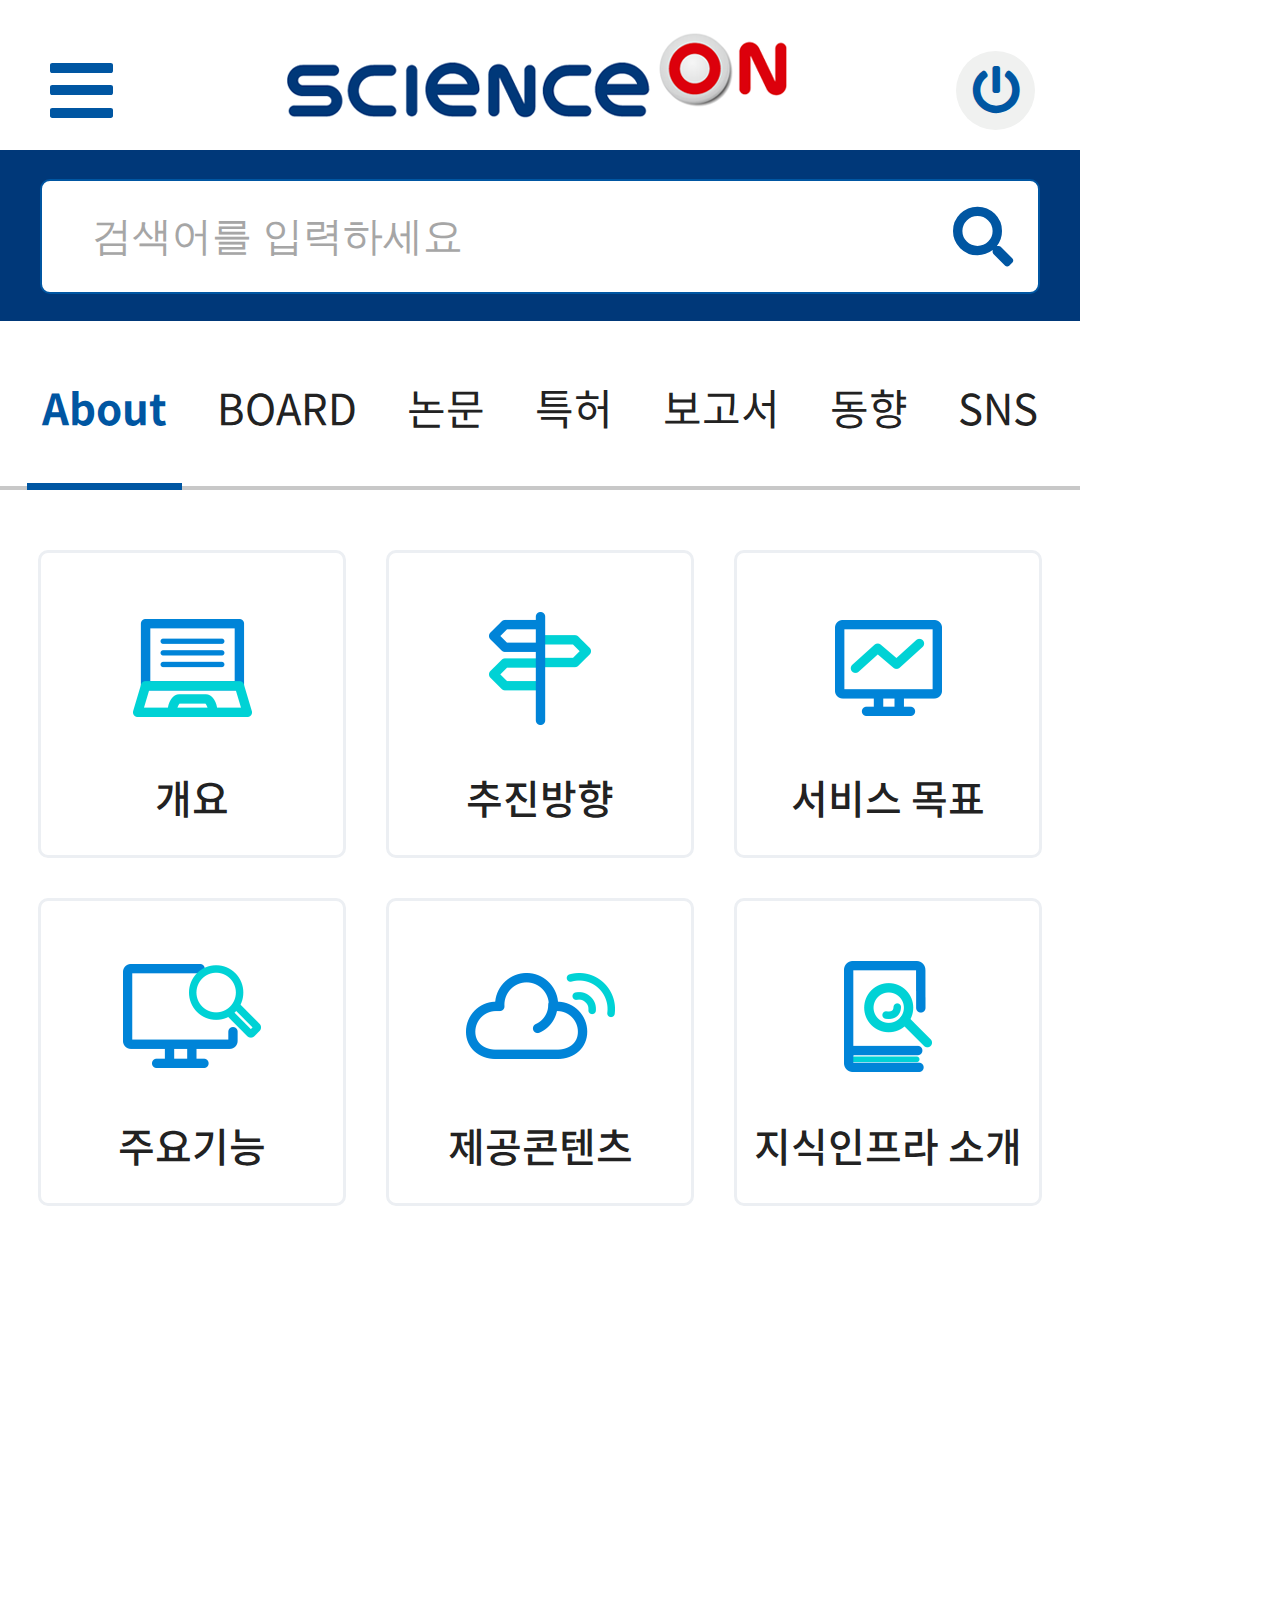
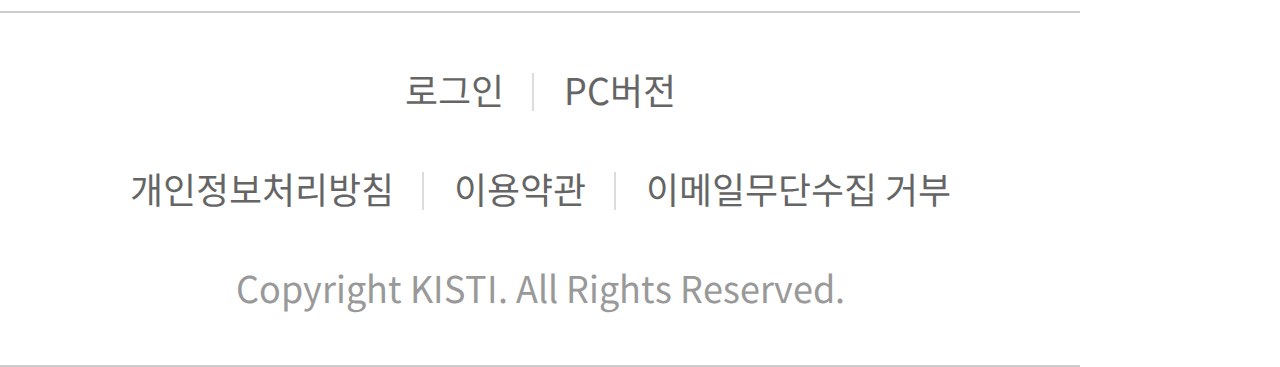
==== index.html @ aa01a800 "start" ====
<!DOCTYPE html>
<html lang="kr">
<head>
  <meta http-equiv="Content-Type" content="text/html; charset=utf-8" />
  <meta name="viewport" content="width=1080, user-scalable=yes">
  <link rel="stylesheet" href="./css/fontawesome-all.min.css">
  <link rel="stylesheet" href="./css/common.css">
  <link rel="stylesheet" href="./css/mobile.css">
  <script src="./js/jquery-3.3.1.min.js"></script>
  <script src="./js/mobile.js"></script>
  <title>ScienceON</title>
</head>
<body class="">
  <header>
    <button class="m_nav_btn">
      <i class="fa fa-bars" aria-hidden="true"></i>
    </button>
    
    <h1><a href="#;"><img src="./img/m_logo_s.png" alt="ScienceON"></a></h1>
    <a href="#;" class="log_in">
      <i class="fa fa-power-off" aria-hidden="true"></i>
    </a>
  </header>

  <nav class="main_nav">
    <ul>
      <li>
        <a href="#;">논문</a>
      </li>
      <li>
        <a href="#;">특허</a>
      </li>
      <li>
        <a href="#;">보고서</a>
      </li>
      <li>
        <a href="#;">동향</a>
      </li>
      <li>
        <a href="#;">SNS</a>
      </li>
      <li>
        <a href="#;">About</a>
      </li>
      <li>
        <a href="#;">BOARD</a>
      </li>
      <li>
        <a href="#;">즐겨찾기</a>
      </li>
      <li>
        <a href="#;">로그인</a>
      </li>
      <li>
        <a href="#;">회원가입</a>
      </li>
    </ul>
  </nav>

  <section class="main_wrap">
    <div class="search_box">
      <div class="input_wrap">
        <input type="text" placeholder="검색어를 입력하세요">
        <button>
          <i class="fa fa-search" aria-hidden="true"></i>
        </button>
      </div>
    </div>
    <ul class="sub_nav">
      <li>
        <a href="#;" class="">About</a>
      </li>
      <li>
        <a href="#;" class="">BOARD</a>
      </li>
      <li>
        <a href="#;" class="">논문</a>
      </li>
      <li>
        <a href="#;" class="">특허</a>
      </li>
      <li>
        <a href="#;" class="">보고서</a>
      </li>
      <li>
        <a href="#;" class="">동향</a>
      </li>
      <li>
        <a href="#;" class="">SNS</a>
      </li>
    </ul>
    <ul class="box_menu">
      <li>
        <a href="#;">
          <p>
            <img src="./img/about_icon1.png">
          </p>
          <span>개요</span>
        </a>
        <a href="#;">
          <p>
            <img src="./img/about_icon2.png">
          </p>
          <span>추진방향</span>
        </a>
        <a href="#;">
          <p>
            <img src="./img/about_icon3.png">
          </p>
          <span>서비스 목표</span>
        </a>
        <a href="#;">
          <p>
            <img src="./img/about_icon4.png">
          </p>
          <span>주요기능</span>
        </a>
        <a href="#;">
          <p>
            <img src="./img/about_icon5.png">
          </p>
          <span>제공콘텐츠</span>
        </a>
        <a href="#;">
          <p>
            <img src="./img/about_icon6.png">
          </p>
          <span>지식인프라 소개</span>
        </a>

      </li>
    </ul>
  </section>

  <footer>
    <ul>
      <li>
        <a href="#;">로그인</a>
      </li>
      <li>
        <a href="#;">PC버전</a>
      </li>
    </ul>
    <ul>
      <li>
        <a href="#;">개인정보처리방침</a> 
      </li>
      <li>
        <a href="#;">이용약관</a>
      </li>
      <li>
        <a href="#;">이메일무단수집 거부</a>
      </li>
    </ul>
    <p class="copyright">Copyright KISTI. All Rights Reserved.</p>
  </footer>
</body>
</html>
---- css/common.css ----
@charset "utf-8";


@font-face {
  font-family: 'NotoSansKr';
  font-weight: normal;
  src: url(../font/NotoSans-Regular.eot);
  src: url(../font/NotoSans-Regular.eot?#iefix) format('embedded-opentype'),
    url(../font/NotoSans-Regular.woff2) format('woff2'),
    url(../font/NotoSans-Regular.woff) format('woff'),
    url(../font/NotoSans-Regular.otf) format('truetype');
}

@font-face {
  font-family: 'NotoSansKr';
  font-weight: 300;
  src: url(../font/NotoSans-Medium.eot);
  src: url(../font/NotoSans-Medium.eot?#iefix) format('embedded-opentype'),
    url(../font/NotoSans-Medium.woff2) format('woff2'),
    url(../font/NotoSans-Medium.woff) format('woff'),
    url(../font/NotoSans-Medium.otf) format('truetype');
}
@font-face {
  font-family: 'NotoSansKr';
  font-weight: 200;
  src: url(../font/NotoSans-Light.eot);
  src: url(../font/NotoSans-Light.eot?#iefix) format('embedded-opentype'),
    url(../font/NotoSans-Light.woff2) format('woff2'),
    url(../font/NotoSans-Light.woff) format('woff'),
    url(../font/NotoSans-Light.otf) format('truetype');
}
@font-face {
  font-family: 'NotoSansKr';
  font-weight: bold;
  src: url(../font/NotoSans-Bold.eot);
  src: url(../font/NotoSans-Bold.eot?#iefix) format('embedded-opentype'),
    url(../font/NotoSans-Bold.woff2) format('woff2'),
    url(../font/NotoSans-Bold.woff) format('woff'),
    url(../font/NotoSans-Bold.otf) format('truetype');
}
@font-face {
  font-family: 'NotoSansKr';
  font-weight: 100;
  src: url(../font/NotoSans-Thin.eot);
  src: url(../font/NotoSans-Thin.eot?#iefix) format('embedded-opentype'),
    url(../font/NotoSans-Thin.woff2) format('woff2'),
    url(../font/NotoSans-Thin.woff) format('woff'),
    url(../font/NotoSans-Thin.otf) format('truetype');
}


/* reset */
html { -ms-touch-action: manipulation; touch-action: manipulation; }
body {	font-family: "Open Sans",	"NotoSansKr",	sans-serif;	word-break: break-all;	word-wrap: break-word;	word-break: keep-all;	overflow-x: hidden;	}
  body::after{content:""; display:block; clear:both;}
html, body {  -webkit-overflow-scrolling: touch; }
body, div, dl, dt, dd, ul, ol, li, h1, h2, h3, h4, h5, h6, pre, form, fieldset, input, textarea, blockquote, th, td, p, button { margin: 0; padding: 0; -webkit-text-size-adjust: none; }
fieldset, img, abbr, acronym { border: 0 none; }
img { max-width: 100%; vertical-align: top; }
legend { position: absolute; height: 0; line-height: 0; font-size: 0; overflow: hidden; margin: 0; padding: 0; }
address, caption, cite, code, dfn, em, var { font-style: normal; font-weight: normal; }
ol, ul { list-style: none; }
q:before, q:after { content:''; }
table { width: 100%; border-collapse: collapse; border-spacing: 0; }
caption { display: table-caption; width: 0; height: 0; line-height: 0; font-size: 0; overflow: hidden; text-align: left; }
select {
  -webkit-border-radius: 0;
  font-family: "NotoSansKr";
}
textarea { overflow: hidden; resize: none; }
select:focus,
input:focus,
a:focus,
button:focus { outline-color: #2068d3; outline-offset: -1px; }
textarea:focus { outline: none !important;}
a {  text-decoration: none; cursor: pointer; color: #222; display: block;}
button {
  font-family:"NotoSansKr";
  border: 0 none;
  background: none;
  cursor: pointer;
}
button::-moz-focus-inner, input::-moz-focus-inner { border: 0; padding: 0; }
textarea,
input[type="text"] { border-radius: 0; box-shadow: none; -webkit-appearance: none; -moz-appearance: none; appearance: none; }
button,
input[type="button"],
input[type="reset"],
input[type="submit"] { cursor: pointer; overflow: visible; -webkit-appearance: button; }
input[type="checkbox"],
input[type="radio"] { width: 14px; height: 14px; line-height: 14px; box-sizing: border-box; -webkit-border-radius: 0; }
input[type="search"] { -webkit-appearance: textfield; -moz-box-sizing: content-box; -webkit-box-sizing: content-box; box-sizing: content-box; }
input[type="search"]::-webkit-search-decoration { -webkit-appearance: none; }
input::placeholder {
  color: #a6a6a6;
}
/* html5 태그*/
header, footer, article, section, aside, details, figure, figcaption, nav, hgroup { display: block; margin: 0; padding: 0; }
audio[controls], canvas, video { display: inline-block; *display: inline; *zoom: 1; }

/* box-sizing */
* { box-sizing: border-box; -webkit-box-sizing: border-box; }

/* clear */
.clear {clear:both;}
.clear:after { content:""; display:block; clear:both;}





select::-ms-expand {
  display: none
}
---- css/mobile.css ----
@charset "utf-8";

body{
  width: 1080px;
  position: relative;
}
header {
  height: 155px;
  border-bottom: 5px solid #003879;
  display: flex;
  justify-content: space-between;
  align-items: center;
  padding-left: 45px;
  padding-right: 45px;
}
header h1 a{
  display: block;
}
header button{
  width: 72px;
  margin-top: 30px;
  text-align: center;
}
header button i{
  font-size: 72px;
  color: #0056a2;
}
header>a{
  width: 79px;
  height: 79px;
  background: #f0f1f0;
  border-radius: 50%;
  display: flex;
  align-items: center;
  justify-content:center;
  margin-top: 30px;
}
header>a>i {
  font-size:48px;
  color: #0056a2;
}
.main_nav{
  width: 100%;
  height:100%;
  position: absolute;
  top:155px;
  left: 0;
  display: none;
  z-index: 1;
  background: #fff;
}
.main_nav ul li{
  width: 100%;
  border-bottom: 2px solid #003879;
  background: #f4f7f8;
  height: 160px;
}
.main_nav ul li a{
  color: #4f4f4f;
  font-weight: 400;
  font-size: 50px;
  width: 100%;
  height: 100%;
  display: flex;
  align-items: center;
  justify-content: center;
}
footer{
  padding: 50px 0;
  border-top: 2px solid #cccccc;
  border-bottom: 2px solid #cccccc;
  text-align: center;
}
footer ul{
  display: flex;
  align-items: center;
  justify-content:center;
  margin-bottom: 45px;
}
footer ul li{
  position: relative;
}
footer ul li:last-child::after{
  display: none;
}
footer ul li::after{
  content: "";
  display: block;
  position: absolute;
  width: 2px;
  height: 38px;
  top: 10px;
  right:0px;
  background: #dcdcdc;
}
footer ul li a{
  padding: 0 30px;
  font-size: 36px;
  color: #656565;
  font-weight: normal;
}
.copyright{
  font-size: 36px;
  color: #999999;
}

.register{
  padding-top: 80px;
  text-align: center;
}
.register h2{
  font-size: 56px;
  font-weight: bold;
  margin-bottom: 60px;
}
.register>p{
 color: #656565;
 font-size: 42px;
 margin-bottom: 50px;
}


.main header{
  justify-content: flex-end;
  border: 0px;
}
.main_wrap h2 {
  text-align: center;
}
.main_wrap h2 img {
 margin-top: 170px;
}

.search_box{
  margin-top: -3px;
  margin-bottom: 10px;
  padding: 27px 40px;
  background: #003879
}
.main .search_box{
  margin-top: 50px;
  background: #fff
}
.input_wrap{
  width: 100%;
  position: relative;

}
.input_wrap input{
  width: 100%;
  border: 2px solid #0056a2;
  padding: 0 50px;
  height: 115px;
  font-size: 40px;
  border-radius: 10px;
  
}
.input_wrap button{
  display: block;
  position: absolute;
  top:0px;
  right:27px;
  text-align: right;
  height: 115px;
}
.input_wrap button i{
  font-size: 60px;
  color: #0056a2;

}

.control_wrap{
  width: 100%;
  padding: 0 40px;
  display: block;
  margin-bottom: 25px;
  
}
.control_wrap::after{
  content: "";
  display: block;
  clear: both;
}
.control_wrap .left_btn {
  float: left;
}
.control_wrap .right_btn {
  float: right;
}
.box_menu{
  margin-bottom: 385px;
}
.box_menu>li{
  display: flex;
  justify-content: center;
  flex-wrap: wrap;
}

.box_menu>li a {
  display: block;
  width: 308px;
  height: 308px;
  border: 3px solid #eceff3;
  border-radius: 10px;
  margin: 20px;
}
.box_menu>li a p{
  display: flex;
  height: 200px;
  align-items: center;
  justify-content: center;
  margin-top: 15px;

}
.box_menu>li a span{
  display: block;
  text-align: center;
  font-size: 40px;
  font-weight: 300;
}
.input_area{
  padding: 0px 42px;
}
.input_area input {
  width: 100%;
  display: block;
  font-size: 42px;
  padding: 43px 50px;
  border: 5px solid #eceff3;
  margin-bottom: 45px;
}
.input_area button{
  width: 100%;
  display: block;
  font-size: 50px;
  font-weight: bold;
  color: #fff;
  background: #003879;
  border: 5px solid #eceff3;
  padding: 30px 0px;
  text-align: center;
}
.input_area>ul{
  display: flex;
  align-items: center;
  justify-content:center;
}
.input_area>ul {
  display: flex;
  align-items: center;
  justify-content: center;
  margin-top: 60px;
}

.input_area>ul li {
  position: relative;
}

.input_area>ul li:last-child::after {
  display: none;
}

.input_area>ul li::after {
  content: "";
  display: block;
  position: absolute;
  width: 4px;
  height: 45px;
  top: 10px;
  right: -2px;
  background: #dcdcdc;
}
.input_area>ul li a{
  padding: 0 60px;
  font-size: 42px;
  color: #656565;
  font-weight: normal;
}
.linkage_box{
  background: #f4f7f8;
  padding: 130px 0;
  margin-top: 70px;
}
.linkage_box>p{
  font-size: 52px;
  text-align: center;
}
.linkage_box>ul{
  margin-top: 60px;
  margin-bottom: 60px;
  display: flex;
  align-items: center;
  justify-content:center;
}
.linkage_box>ul>li{
  margin: 0 25px;
}
.linkage_box span{
  text-align: center;
  display: block;
  color: #656565;
  font-size: 42px;
}
.sub_nav{
  display: flex;
  justify-content: center;
  border-bottom: 4px solid #c8c8c8;
  margin-bottom: 40px;
}
.sub_nav li{
  padding: 0 10px;
}
.sub_nav li a{
  display: block;
  padding: 45px 15px;
  font-size: 42px;
}
.sub_nav li:first-child a {
  color: #0056a2;
  font-weight: bold;
  border-bottom: 7px solid #0056a2;
  margin-bottom: -4px;
}
.con_area{
  margin-top: 10px;
}
.con_box{
  border-top: 2px solid #eceff3;
  border-bottom: 2px solid #eceff3;
  padding: 0 40px;
  padding-top: 20px;
  margin-bottom: 80px;
}
.con_box .title{
  font-size: 54px;
  color: #003879;
  overflow: hidden;
  font-weight: normal;
  display: flex;
  align-items: center;
  justify-content: space-between;
  padding: 0 25px;
  padding-bottom: 10px;
}
.sns .con_box .title span em{
  color: #dc000c;
}
.sns .con_box .title span span{
  color: #000;
}
.report .con_box .title{
  font-weight: 300;
}
.con_box .title a{
  display: block;
  padding: 20px;
}
.report .con_box .title a {
  padding-right: 0;
  margin-right: -25px;
  font-size: 31px;
  color: #004ca0;
}
.board_con{
  border-top: 2px solid #dcdddd;
}
.con_box .board_con:first-child{
  border-top: 0px ;
}
.board_con{
  padding: 20px 25px;
}
.sns .board_con{
  display: table;
  width: 100%;
}
.report .board_con {
  display: table;
  width: 100%;
  padding-right: 0px;
}
.thumbnail {
  width: 250px;
  display: table-cell;
  height: 100%;
  position: relative;
  vertical-align: top;
  padding-right: 25px;
}
.board_con .txt1{
  font-size: 36px;
  font-weight: 300;
  color: #0056a2;
  
}

.board_con p{
  width: 95%;
  font-size: 40px;
  font-weight: 300;
  color: #000;
  text-overflow: ellipsis;
  white-space: nowrap;
  overflow: hidden;
}
.sns .board_con p{
  text-overflow: revert;
  white-space: unset;
}
.report .board_con{
  
}
.report .board_con p {
  display: table;
  width: 100%;
  text-overflow: revert;
  white-space: unset;
}
.report .board_con p::before{
  display: table-cell;
  content: "·";
  padding-right: 15px;
  font-size: 42px;
  font-weight: bold;
  
}
.board_con .txt3 {
  font-size: 36px;
  color: #646363;
  margin-right: 25px;
}
.board_con .txt2 {
  font-size: 36px;
  color: #646363;
}
.sns .board_con .txt2{
  width: 100%;
}
.con_box>ul>li>a{
  display: block;
  font-size: 42px;
  font-weight: 300;
  border-top: 2px solid #dcdddd;
  padding: 35px 25px;
  background: url(../img/down_icon.png) no-repeat ;
  background-position-x: calc(100% - 45px);
  background-position-y: center;
}
.con_box>ul>li>a.on{
  background: url(../img/up_icon.png) no-repeat;
  background-position-x: calc(100% - 45px);
  background-position-y: center;
}
.con_box>ul>li:last-child a{
  border-bottom: 2px solid #dcdddd;

}
.con_box>ul>li .board_con_wrap {
  overflow: hidden;
  height: 0;
}

.re_search_wrap {
  display: flex;
  align-items: center;
  justify-content: flex-start;
  padding-left: 40px;
  height: 100px;
  border-bottom: 3px solid #e9e9e9;

}
.re_search_wrap input{
  display: inline-block;
  width: 35px;
  height: 35px;
  margin-right: 18px;
  margin-top: 4px;
  border-color;#787b7c: 
}
.re_search_wrap label{
  font-size: 33px;
  color: #787b7c;
}

.search .sub_nav{
  justify-content: flex-start;
  padding-left: 30px;
  margin-bottom: 0;
}
.search  .sub_nav li:first-child a{
  color: #000;
  font-weight: normal;
  border-bottom: 0px ;
  margin-bottom: 0px;
}
.search .sub_nav li a.on {
  color: #0056a2;
  font-weight: bold;
  border-bottom: 7px solid #0056a2;
  margin-bottom: -4px;
}
.con_title{
  display: flex;
  align-items: center;
  height: 142px;
  
  padding-left: 40px;
  background: #f4f7f8;
}
.con_title p{
  font-size: 54px;
  font-weight: 200;
}
.con_title p em{
  font-weight: 300;
}
.search .con_area{
  border-top: 4px solid #c9caca;
  margin-top:0px;
}
.search .con_box{
  padding: 0;
  border-top:0;
}
.search .con_box .title{
  padding: 0;
  padding-left: 60px;
  padding-right: 20px;
  height: 106px;
}
.search .con_box .title>span{
  font-weight: 300;
}
.search .con_box .title>span>span{
  font-weight: 200;
}
.search .con_box .title a {
  padding-right: 20px;
  font-size: 31px;
  color: #004ca0;
}
.search .board_con{
  padding-left: 40px;
  padding-right: 40px;
}
.search_con_wrap{
  border-top: 2px solid #eceff3;
  padding: 35px 40px;
}
.search_con_wrap{
  display: table;
  width: 100%;
}
.search_con_wrap .num {
  display:table-cell;
  color: #5b5b5b;
  font-size: 42px;
  padding-right: 30px;

}
.search_con{
  display:table-cell
}
.search_con>a>p{
  color: #5b5b5b;
  font-size: 42px;
  font-weight: 200;
}
.search_con>a>p>span{
  color: #000;
  font-weight: 300;
}
.search_con>a>p>span em{
  display: inline-block;
  font-weight: 300;
  background: #fcf79b;
  line-height: 1.2;
}
.search_con>a>span{
  display: block;
  color: #5b5b5b;
  font-size: 34px;
}
.search_con .btn_wrap{
  margin-top: 30px;
}
.search_con .btn_wrap a{
  display: inline-block;
  font-size: 30px;
  color: #fff;
  text-align: center;
  width: 237px;
  height: 70px;
  line-height: 70px;
  border-radius: 25px;
  margin-right: 28px;
}
.search_con .btn_wrap a.pdf{
  background: #0c4fad;
}
.search_con .btn_wrap a.green {
  background: #1b7edb;
}
.green_con{
  margin-top: 30px;
  font-size: 34px;
  color: #000;
  display: none;
}

.hidden {
  height: 100%;
  min-height: 100%;
  overflow: hidden !important;
  touch-action: none;
}
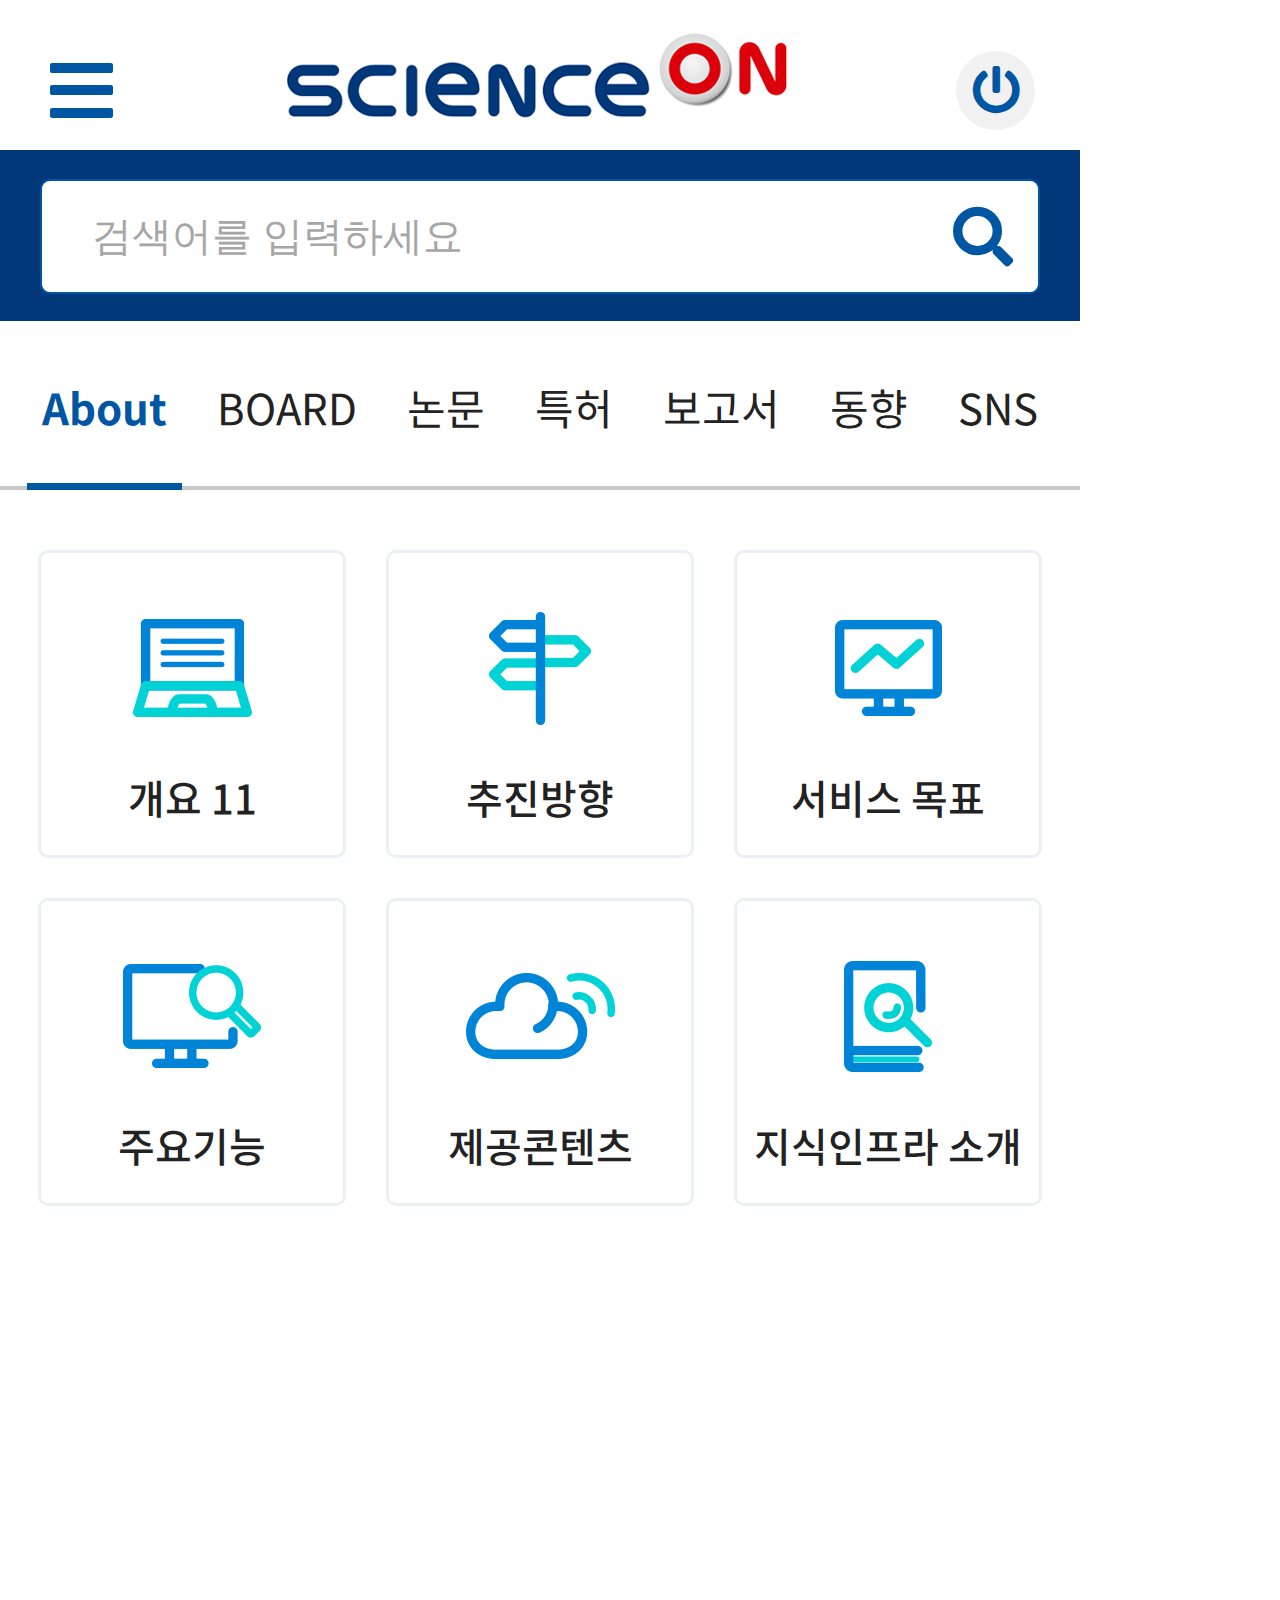
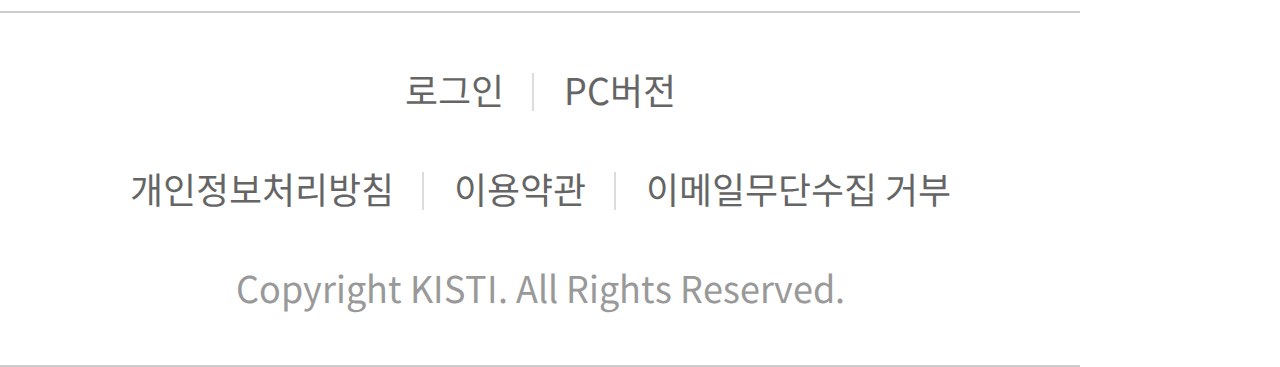
==== commit bd04993e: "up_test1" ====
--- a/index.html
+++ b/index.html
@@ -95,7 +95,7 @@
           <p>
             <img src="./img/about_icon1.png">
           </p>
-          <span>개요</span>
+          <span>개요 11</span>
         </a>
         <a href="#;">
           <p>
